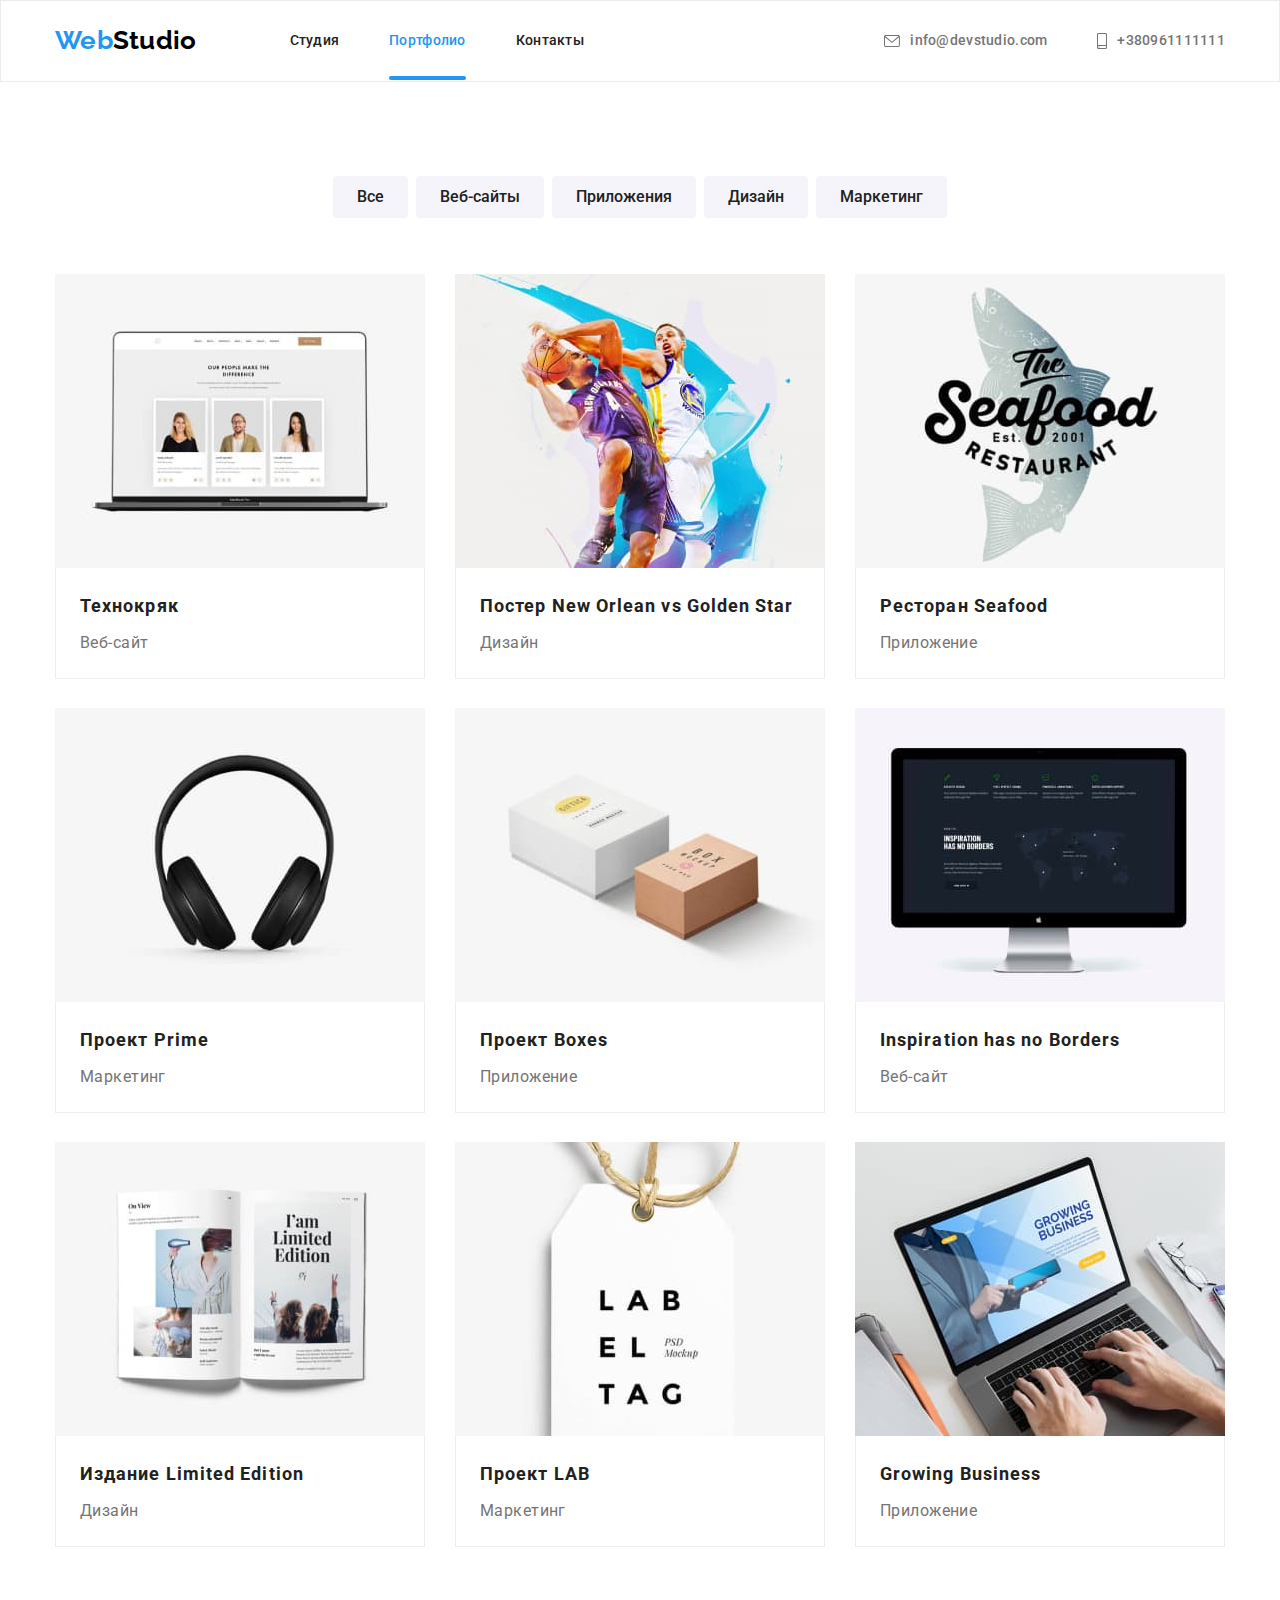
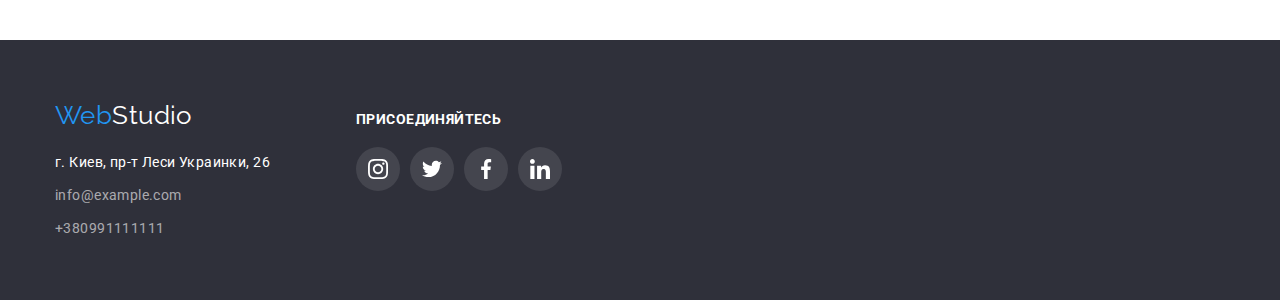
==== portfolio.html @ 0a012470 "файлы" ====
<!DOCTYPE html>
<html lang="en">

<head>
    <meta charset="UTF-8">
    <meta name="viewport" content="width=device-width, initial-scale=1.0">
    <title>Document</title>
    <link rel="stylesheet"
        href="https://cdnjs.cloudflare.com/ajax/libs/modern-normalize/1.0.0/modern-normalize.min.css">
    <link rel="preconnect" href="https://fonts.gstatic.com">
    <link
        href="https://fonts.googleapis.com/css2?family=Raleway:wght@700&family=Roboto:wght@400;500;700;900&display=swap"
        rel="stylesheet">
    <link href="./css/style.css" rel="stylesheet">
</head>

<body>
    <header>
        <div class="portfolio-header">
            <div class="contaner">

                <a class="logo" href="./index.html"><span class="logo-start">Web</span>Studio</a>
                <nav class="nav">
                    <ul class="nav-link">
                        <li class="item"><a class="header-link" href="./index.html">Студия</a></li>
                        <li class="item"><a class="current header-link" href="./portfolio.html" > Портфолио</a></li>
                        <li class="item"><a class="header-link" href="">Контакты</a></li>
                    </ul>
                </nav>
                <ul class="contakt">
                    <li class="list"> <a class="contakt-link " href="mailto:info@devstudio.com">
                            <svg class="icon-mail" width="16px" height="12px">
                                <use href="./images/symbol-defs.svg#icon-envelope"></use>
                            </svg>info@devstudio.com</a></li>
                    <li class="list"><a class="contakt-link" href="tel:+380961111111">
                            <svg class="icon-tel" width="10px" height="16px">
                                <use href="./images/symbol-defs.svg#icon-smartphone"></use>
                            </svg> +380961111111</a></li>
                </ul>
            </div>
        </div>
    </header>
    <main>
        <!--список кнопок-->
        <section class="portfolio">
            <div class="contaner">
                <ul class="buttons-menu">
                    <li class="item"><button type="button" class="button">Все</button></li>
                    <li class="item"><button type="button" class="button">Веб-сайты</button></li>
                    <li class="item"><button type="button" class="button">Приложения</button></li>
                    <li class="item"><button type="button" class="button">Дизайн</button></li>
                    <li class="item"><button type="button" class="button">Маркетинг</button></li>
                </ul>
                <!--список картинок-->
                <ul class="flex-container">
                    <li class="list">
                        <a class="flex-item" href="#">
                            <div class="master-foto">
                             <img class="flex-img" src="./images/imgproject1.jpg"
                                alt="ноутбук с открытым веб-саайтом" >
                                <div class="flex-overlay"><p class="flex-text">Технокряк это современная площадка распространения коронавируса. Компании используют эту платформу для цифрового
                                шпионажа и атак на защищённые сервера конкурентов.</p></div>
                            </div>
                            <div class="title-box">
                                <h2 class="title-partfolio">Технокряк</h2>
                                <p class="text-partfolio"> Веб-сайт </p>
                                </div>
                            </a>
                    
                </li>
                    <li class="list">
                        <a class="flex-item" href="#"> 
                            <div class="master-foto"><img class="flex-img" src="./images/imgproject2.jpg"
                                alt="два баскетболиста борятся за мяч">
                                <div class="flex-overlay"><p class="flex-text">Технокряк это современная площадка распространения коронавируса. Компании используют эту платформу для цифрового
                                шпионажа и атак на защищённые сервера конкурентов.</p></div>
                                </div>
                            <div class="title-box">
                                <h2 class="title-partfolio">Постер New Orlean vs Golden Star</h2>
                                <p class="text-partfolio">Дизайн</p>
                            </div>
                        </a>
                    </li>

                    <li class="list">
                        <a class="flex-item" href="#">
                            <div class="master-foto">
                             <img class="flex-img" src="./images/imgproject3.jpg"
                                alt="логотип ресторана seafood" >
                                <div class="flex-overlay"><p class="flex-text">Технокряк это современная площадка распространения коронавируса. Компании используют эту платформу
                                    для цифрового
                                    шпионажа и атак на защищённые сервера конкурентов.</p></div>
                            </div>
                            <div class="title-box">
                                <h2 class="title-partfolio">Ресторан Seafood</h2>
                                <p class="text-partfolio">Приложение</p>
                            </div>
                        </a>
                    </li>
                    <li class="list">
                        <a class="flex-item" href="#">
                            <div class="master-foto">
                             <img class="flex-img" src="./images/imgprogect4.jpg" alt="Черные наушники">
                            <div class="flex-overlay"><p class="flex-text">Технокряк это современная площадка распространения коронавируса. Компании используют эту платформу
                                для цифрового
                                шпионажа и атак на защищённые сервера конкурентов.</p></div>
                            </div>
                             <div class="title-box">
                                <h2 class="title-partfolio">Проект Prime</h2>
                                <p class="text-partfolio">Маркетинг</p>
                            </div>
                        </a>
                    </li>

                    <li class="list">
                        <a class="flex-item" href="#">
                            <div class="master-foto">
                             <img class="flex-img" src="./images/imgprogect5.jpg" alt="две коробки">
                            <div class="flex-overlay"><p class="flex-text">Технокряк это современная площадка распространения коронавируса. Компании используют эту платформу
                                для цифрового
                                шпионажа и атак на защищённые сервера конкурентов.</p></div>
                            </div>
                             <div class="title-box">
                                <h2 class="title-partfolio">Проект Boxes</h2>
                                <p class="text-partfolio">Приложение</p>
                            </div>
                        </a>
                    </li>

                    <li class="list">
                        <a class="flex-item" href="#">
                            <div class="master-foto">
                             <img class="flex-img" src="./images/imgprogect6.jpg"
                                alt="монитор с открытым веб-сайтом">
                            <div class="flex-overlay"><p class="flex-text">Технокряк это современная площадка распространения коронавируса. Компании используют эту платформу
                                для цифрового
                                шпионажа и атак на защищённые сервера конкурентов.</p></div>
                            </div>
                            <div class="title-box">
                                <h2 class="title-partfolio">Inspiration has no Borders</h2>
                                <p class="text-partfolio">Веб-сайт</p>
                            </div>
                        </a>
                    </li>

                    <li class="list">
                        <a class="flex-item" href="#">
                            <div class="master-foto">
                             <img class="flex-img" src="./images/imgprogect7.jpg"
                                alt="раскрытая книга по дизайну">
                            <div class="flex-overlay"><p class="flex-text">Технокряк это современная площадка распространения коронавируса. Компании используют эту платформу
                                для цифрового
                                шпионажа и атак на защищённые сервера конкурентов.</p></div>
                            </div>
                            <div class="title-box">
                                <h2 class="title-partfolio">Издание Limited Edition</h2>
                                <p class="text-partfolio">Дизайн</p>
                            </div>
                        </a>
                    </li>

                    <li class="list">
                        <a class="flex-item" href="#">
                            <div class="master-foto">
                             <img class="flex-img" src="./images/imgprogect8.jpg"
                                alt="бирка с рекламой Lub">
                            <div class="flex-overlay"><p class="flex-text">Технокряк это современная площадка распространения коронавируса. Компании используют эту платформу
                                для цифрового
                                шпионажа и атак на защищённые сервера конкурентов.</p></div>
                            </div>
                            <div class="title-box">
                                <h2 class="title-partfolio">Проект LAB</h2>
                                <p class="text-partfolio">Маркетинг</p>
                            </div>
                        </a>
                    </li>

                    <li class="list">
                        <a class="flex-item" href="#">
                            <div class="master-foto">
                            <img class="flex-img" src="./images/imgprogect9.jpg"
                                alt="работающий человек за ноутбуком">
                            <div class="flex-overlay"><p class="flex-text">Технокряк это современная площадка распространения коронавируса. Компании используют эту платформу
                                для цифрового
                                шпионажа и атак на защищённые сервера конкурентов.</p></div>
                            </div>
                            <div class="title-box">
                                <h2 class="title-partfolio">Growing Business</h2>
                                <p class="text-partfolio">Приложение</p>
                            </div>
                        </a>
                    </li>
                </ul>
            </div>
        </section>
    </main>
    <!-- подвал -->
    <footer class="footer">
        <div class="contaner ">
            <div class="item">
                <div class="footer-box">
                    <a class="logo-footer" href="/index.html"> <span class="logo-start">Web</span>Studio</a>
                </div>
                <address>
                    <ul class="address-list">
                        <li class="item"> г. Киев, пр-т Леси Украинки, 26 </li>
                        <li class="item"><a class="address-link" href="mailto:info@example.com">info@example.com</a>
                        </li>
                        <li class="item"><a class="address-link" href="tel:+380991111111">+380991111111</a></li>
                    </ul>
                </address>
            </div>
    
            <div class="container-social">
                <p class="footer-title">Присоединяйтесь</p>
                <ul class="master-social">
                    <li class="link"><a class="master-link social" href="">
                            <svg class="master-item">
                                <use href="./images/symbol-defs.svg#icon-instagram"></use>
                            </svg></a>
                    </li>
                    <li class="link"><a class="master-link social" href="">
                            <svg class="master-item">
                                <use class="item" href="./images/symbol-defs.svg#icon-twitter"></use>
                            </svg></a>
                    </li>
                    <li class="link"><a class="master-link social" href="">
                            <svg class="master-item">
                                <use href="./images/symbol-defs.svg#icon-facebook"></use>
                            </svg></a>
                    </li>
                    <li class="link"><a class="master-link social" href="">
                            <svg class="master-item">
                                <use href="./images/symbol-defs.svg#icon-linkedin"></use>
                            </svg></a>
                    </li>
                </ul>
            </div>
        </div>
    </footer>

</body>

</html>
---- css/style.css ----
:root {
  --primery-text-color: #212121;
  --dark-background-color: #2f303a;
  --lite-background-color: #f5f4fa;
  --secondary-text-color: #757575;
  --accent-color: #2196f3;
  --secondary-accent-color: #ffffff;
  --logo-head-color: #000000;
  --footer-contacts: rgba(255, 255, 255, 0.6);
  --new-background-color: #c4c4c4;
  --icon-color: #afb1b8;

  --animation-duration: 250ms;
  --animation-type: linear;
}
h1,
h2,
h3 {
  margin-left: 0;
  margin-right: 0;
  margin-top: 0;
  margin-bottom: 0;
}
p {
  margin: 0;
}
ul {
  margin-top: 0;
  margin-bottom: 0;
  margin-right: 0;
  padding-left: 0;
}
body {
  margin-right: 0;
  background-color: var(--secondary-accent-color);
  color: var(--primery-text-color);
  font-family: "Roboto", sans-serif;
  font-weight: 400;
  font-size: 14px;
  letter-spacing: 0.03em;
}
header {
  font-weight: 500;
  line-height: 1.14;
  letter-spacing: 0.02em;
}
li {
  list-style: none;
}
a {
  text-decoration: none;
}
address {
  display: flex;
  flex-direction: column;
  width: 231px;
  color: var(--secondary-accent-color);
  line-height: 1.7;
  font-style: normal;
  width: 231px;
}
img {
  display: block;
}
.visually-hidden {
  position: absolute;
  clip: rect(0 0 0 0);
  width: 1px;
  height: 1px;
  margin: -1px;
}
/* header */
.contaner {
  width: 1200px;
  margin-right: auto;
  margin-left: auto;
  padding: 0px 15px;
}
header .contaner {
  display: flex;
  align-items: center;
}

.logo {
  padding-top: 24px;
  padding-bottom: 25px;
  margin-right: 93px;
  color: var(--logo-head-color);
  font-family: "Raleway", sans-serif;
  font-weight: 700;
  font-size: 26px;
  line-height: 1.2;
}
.logo-start {
  color: var(--accent-color);
}

.nav-link {
  display: flex;
  transition-property: color;
  transition-duration: 2500ms;
  transition-timing-function: cubic-bezier(0.4, 0, 0.2, 1);
}
.nav-link .item:not(:last-child) {
  margin-right: 50px;
}
.nav-link :visited {
  color: var(--primery-text-color);
}
.nav-link .current {
  color: var(--accent-color);
}
.nav-link :hover,
.nav-link :focus {
  color: var(--accent-color);
  outline: none;
}
.contakt {
  display: flex;
  margin-left: auto;
}
.contakt .list + .list {
  margin-left: 50px;
}
.contakt-link {
  color: var(--secondary-text-color);
  display: flex;
  align-items: center;
  padding-top: 32px;
  padding-bottom: 32px;
  transition-property: color;
  transition-duration: 250ms;
  transition-timing-function: cubic-bezier(0.4, 0, 0.2, 1);
}
.contakt-link:hover,
.contakt-link:focus {
  color: var(--accent-color);
  outline: none;
}
.icon-mail {
  width: 16px;
  height: 12px;
  margin-right: 10px;
  fill: currentColor;
}
.icon-tel {
  width: 10px;
  height: 16px;
  margin-right: 10px;
  fill: currentColor;
}
.header-link {
  position: relative;
  padding-top: 32px;
  padding-bottom: 32px;
  color: var(--primery-text-color);
  transition-property: color;
  transition-duration: 250ms;
  transition-timing-function: cubic-bezier(0.4, 0, 0.2, 1);
}
.header-link::after {
  bottom: 0;
  left: 0;
  position: absolute;
  content: " ";
  width: 100%;
  height: 4px;
  display: block;
  border-radius: 2px;
  background-color: var(--accent-color);
  opacity: 0;
  transition-property: opacity;
  transition-duration: 250ms;
  transition-timing-function: cubic-bezier(0.4, 0, 0.2, 1);
}
.current.header-link::after,
.header-link:focus::after,
.header-link:hover::after {
  opacity: 1;
  outline: none;
}

/**hero**/

.overlay {
  max-width: 1600px;

  margin: auto;

  background-repeat: no-repeat;
  background-size: cover;
}
.hero .overlay {
  height: 600px;
  background-image: linear-gradient(
      to right,
      rgba(47, 48, 58, 0.4),
      rgba(47, 48, 58, 0.4)
    ),
    url(../images/hero.jpg);
  padding-top: 200px;
  background-position: center;
}
.hero {
  display: block;
  color: var(--secondary-accent-color);
  text-align: center;
  font-weight: 400;
}
.hero.section {
  background-color: var(--dark-background-color);
  padding: 0;
}
.hero .title-section {
  padding: 0;
  background: var(--new-background-color);
}
.title-hero {
  margin-right: auto;
  margin-left: auto;
  display: block;
  margin-bottom: 30px;
  width: 696px;
  font-weight: 900;
  font-size: 44px;
  line-height: 1.36;
  letter-spacing: 0.06em;
  text-transform: uppercase;
  text-align: center;
}
.title-button {
  padding: 10px 32px;
  border-radius: 4px;
  background-color: var(--accent-color);
  color: var(--secondary-accent-color);
  cursor: pointer;
  font-weight: 700;
  font-size: 16px;
  line-height: 1.88;
  align-items: center;
  letter-spacing: 0.06em;
  min-width: 145px;
}
/* секция преимущество */
.details {
  padding: 94px 0px;
}
.details-icon {
  width: 70px;
  height: 70px;
  align-items: center;
  justify-content: center;
}
.list-details {
  display: flex;
}
.list-details .item {
  width: 270px;
}
.list-details .item:not(:last-child) {
  margin-right: 30px;
}
.details-icon {
  content: "";
  width: 270px;
  height: 120px;
  display: flex;
  border-radius: 4px;
  background-color: var(--lite-background-color);
  margin-bottom: 30px;
  background-image: url(../images/symbol-defs.svg#);
}
.details-icon .icon {
  width: 70px;
  height: 70px;
}
/* activyty */
.activity {
  padding-bottom: 94px;
}
.activity-title {
  margin-bottom: 50px;
}
.title-section {
  font-weight: 700;
  font-size: 36px;
  line-height: 1.17;
  text-align: center;
  margin-bottom: 50px;
}

.activity-list {
  display: flex;
}
.activity-list .item:not(:last-child) {
  margin-right: 30px;
}
.activity-list .item {
  position: relative;
}
.image-overly {
  position: absolute;
  width: 370px;
  height: 70px;
  background: rgba(47, 48, 58, 0.8);
  left: 0;
  bottom: 0;
  display: flex;
  align-items: center;
  justify-content: center;
}
.overly-title {
  position: absolute;
  justify-content: center;
  top: 50%;
  font-style: normal;
  font-weight: bold;
  font-size: 14px;
  line-height: 1.14px;
  text-align: center;
  letter-spacing: 0.03em;
  text-transform: uppercase;
  color: #ffffff;
}
.title {
  margin-bottom: 10px;
  font-weight: 700;
  font-size: 14px;
  line-height: 1.14;
  text-transform: uppercase;
}
.text {
  color: var(--secondary-text-color);
  font-size: 14px;
  line-height: 1.7;
}

/* контакты команды */
.command {
  padding: 94px 0px;
  background: var(--lite-background-color);
  font-size: 16px;
  line-height: 1.19;
  text-align: center;
}
.command-title {
  margin-bottom: 50px;
}
.command-list {
  display: flex;
}
.command-list .item:not(:last-child) {
  margin-right: 30px;
}
.command-list .item {
  box-shadow: 0px 1px 3px rgba(0, 0, 0, 0.12), 0px 1px 1px rgba(0, 0, 0, 0.14),
    0px 2px 1px rgba(0, 0, 0, 0.2);
  display: block;
  border-radius: 0px 0px 4px 4px;
  width: 270px;
  padding-bottom: 30px;

  background-color: var(--secondary-accent-color);
}
.comand-box {
  display: block;
  border: 1px solid transparent;
  border-radius: 0px 0px 4px 4px;
  padding-top: 30px;
  margin-bottom: 16px;
}

.name {
  font-weight: 500;
  margin-bottom: 10px;
}
.position {
  color: var(--secondary-text-color);
}
.master-social {
  display: flex;
  justify-content: center;
  align-items: center;
}
.master-social .item-master:not(:last-child) {
  margin-right: 10px;
}
.master-item {
  width: 20px;
  height: 20px;
}
.master-link {
  display: inline-flex;
  justify-content: center;
  align-items: center;
  background-size: contain;
  background-color: rgba(255, 255, 255, 0.1);
  fill: var(--icon-color);
  border-radius: 50%;
  width: 44px;
  height: 44px;
  transition-property: background-color;
  transition-duration: 250ms;
  transition-timing-function: cubic-bezier(0.4, 0, 0.2, 1);
}
.master-link:focus,
.master-link:hover {
  background-color: var(--accent-color);
  fill: var(--secondary-accent-color);
  outline: none;
}
.item-master {
  display: block;
  justify-content: center;
  align-items: center;
}
/* klient */
.client {
  padding-top: 94px;
  padding-bottom: 94px;
}
.client-list {
  display: flex;
  margin: 0;
  padding: 0;
}
.client-list .client-item {
  width: 170px;
  height: 90px;
}

.client-item:not(:last-child) {
  margin-right: 30px;
}
.client-link {
  display: flex;
  justify-content: center;
  align-items: center;
  width: 100%;
  height: 100%;
  color: var(--icon-color);
  border-radius: 4px;
  border: 1px solid var(--icon-color);
  transition-property: color, border-color;
  transition-duration: 250ms;
  transition-timing-function: cubic-bezier(0.4, 0, 0.2, 1);
}
.client-link:focus,
.client-link:hover {
  color: var(--accent-color);
  border: 1px solid var(--accent-color);
  outline: none;
}
.client-icon {
  fill: currentcolor;
}
/*footer*/
.footer {
  display: block;
  background-color: var(--dark-background-color);
  text-decoration: none;
  padding: 60px 0px;
}
.footer .contaner {
  display: flex;

  align-items: baseline;
}
.logo-footer {
  color: var(--secondary-accent-color);
  font-family: "Raleway", sans-serif;
  font-size: 26px;
  line-height: 1.2;
}
.footer-box .logo-footer {
  display: block;
}
.footer-box {
  margin-bottom: 20px;
}
.address-list {
  display: inline-block;
}
.container-social {
  display: block;
  width: 206px;
  height: 80px;
  align-items: baseline;
  margin-left: 70px;
}
.footer-title {
  font-family: "Roboto";
  font-weight: 700;
  font-size: 14px;

  letter-spacing: 0.03em;
  text-transform: uppercase;
  color: #fff;
  margin-bottom: 20px;
  margin-top: 0;
}
.master-social .link:not(:last-child) {
  margin-right: 10px;
}
.social .master-item {
  fill: #fff;
}

.address-link {
  color: var(--footer-contacts);
  transition-property: color;
  transition-duration: 250ms;
  transition-timing-function: cubic-bezier(0.4, 0, 0.2, 1);
}
.address-link:hover,
.address-link:focus {
  color: var(--accent-color);
  outline: none;
}
address .item:not(:last-child) {
  margin-bottom: 9px;
}
/* portfolio */
.portfolio {
  display: block;
  padding-bottom: 94px;
  padding-top: 94px;
}
.portfolio-header {
  border: 1px solid #ececec;
}
/* список кнопок портфолио*/
.buttons-menu {
  display: flex;
  justify-content: center;
  align-items: center;
  margin-bottom: 56px;
}
.buttons-menu .item:not(:last-child) {
  margin-right: 8px;
}
.button {
  padding: 6px 22px;
  border-radius: 4px;
  border-color: transparent;
  outline: transparent;
  cursor: pointer;
  color: var(--primery-text-color);
  background-color: var(--lite-background-color);
  font-weight: 500;
  font-size: 16px;
  line-height: 1.6;
  text-align: center;
  transition-property: color, background-color, box-shadow;
  transition-duration: 250ms;
  transition-timing-function: cubic-bezier(0.4, 0, 0.2, 1);
}
.button:hover,
.button:focus {
  color: var(--secondary-accent-color);
  background-color: var(--accent-color);
  outline: none;
  box-shadow: 0px 3px 1px rgba(0, 0, 0, 0.1), 0px 1px 2px rgba(0, 0, 0, 0.08),
    0px 2px 2px rgba(0, 0, 0, 0.12);
}
/* таблица картинок портфолио*/
.flex-container {
  display: flex;
  flex-wrap: wrap;
}
.flex-container .list:not(:nth-child(3n)) {
  margin-right: 30px;
}
.flex-container .list:not(:nth-last-child(-n + 3)) {
  margin-bottom: 30px;
}

.flex-container .list:hover {
  transform: translateY(0);
}
.flex-item {
  display: block;
  width: 370px;
  height: 404px;
  transition-property: box-shadow;
  transition-duration: 250ms;
  transition-timing-function: cubic-bezier(0.4, 0, 0.2, 1);
}
.flex-item:focus,
.flex-item:hover {
  box-shadow: 0px 1px 1px rgba(0, 0, 0, 0.12), 0px 4px 4px rgba(0, 0, 0, 0.06),
    1px 4px 6px rgba(0, 0, 0, 0.16);
  display: block;
  outline: none;
}
.master-foto {
  position: relative;
  overflow: hidden;
}
.flex-item:focus .flex-overlay,
.flex-item:hover .flex-overlay {
  transform: translateY(0);
}
.flex-img {
  position: relative;
  left: 0;
  top: 0;
}
.flex-overlay {
  left: 0;
  top: 0;
  position: absolute;
  width: 100%;
  height: 100%;
  background-color: rgba(33, 150, 243, 0.9);

  transform: translateY(100%);
  transition: 250ms ease;
  transition-timing-function: cubic-bezier(0.4, 0, 0.2, 1);
}
.flex-text {
  font-style: normal;
  font-weight: normal;
  font-size: 18px;
  line-height: 1.55;
  color: #fff;
  padding: 63px 24px;
  width: 100%;
  height: 100%;
  position: absolute;
}

.title-box {
  display: block;
  padding: 20px 24px;
  border: 1px solid #eeeeee;
  border-top: none;
}
.flex-img {
  display: block;
  position: relative;
}
.title-partfolio {
  margin-bottom: 4px;
  font-weight: 700;
  font-size: 18px;
  line-height: 2;
  letter-spacing: 0.06em;
  color: var(--primery-text-color);
}
.text-partfolio {
  color: var(--secondary-text-color);
  font-weight: 400;
  font-size: 16px;
  line-height: 1.9;
}

/* modal */
.backdrop {
  position: fixed;
  top: 0;
  left: 0;
  right: 0;
  bottom: 0;
  background-color: rgba(0, 0, 0, 0.2);
  transition: opacity 250ms cubic-bezier(0.4, 0, 0.2, 1);
}
.modal {
  position: absolute;
  width: 528px;
  height: 581px;
  left: 50%;
  top: 50%;
  transform: translate(-50%, -50%);
  background-color: #fff;
  border-radius: 4px;
  box-shadow: 0px 1px 3px rgba(0, 0, 0, 0.12), 0px 1px 1px rgba(0, 0, 0, 0.14),
    0px 2px 1px rgba(0, 0, 0, 0.2);
}
.backdrop.is-hidden {
  opacity: 0;
  pointer-events: none;
}
.backdrop-button {
  position: absolute;
  right: 0px;
  top: 0px;
  margin-right: 8px;
  margin-top: 8px;

  border: 1px solid rgba(0, 0, 0, 0.1);
  background-color: #fff;
  border-radius: 50px;
  width: 30px;
  height: 30px;
  cursor: pointer;
}
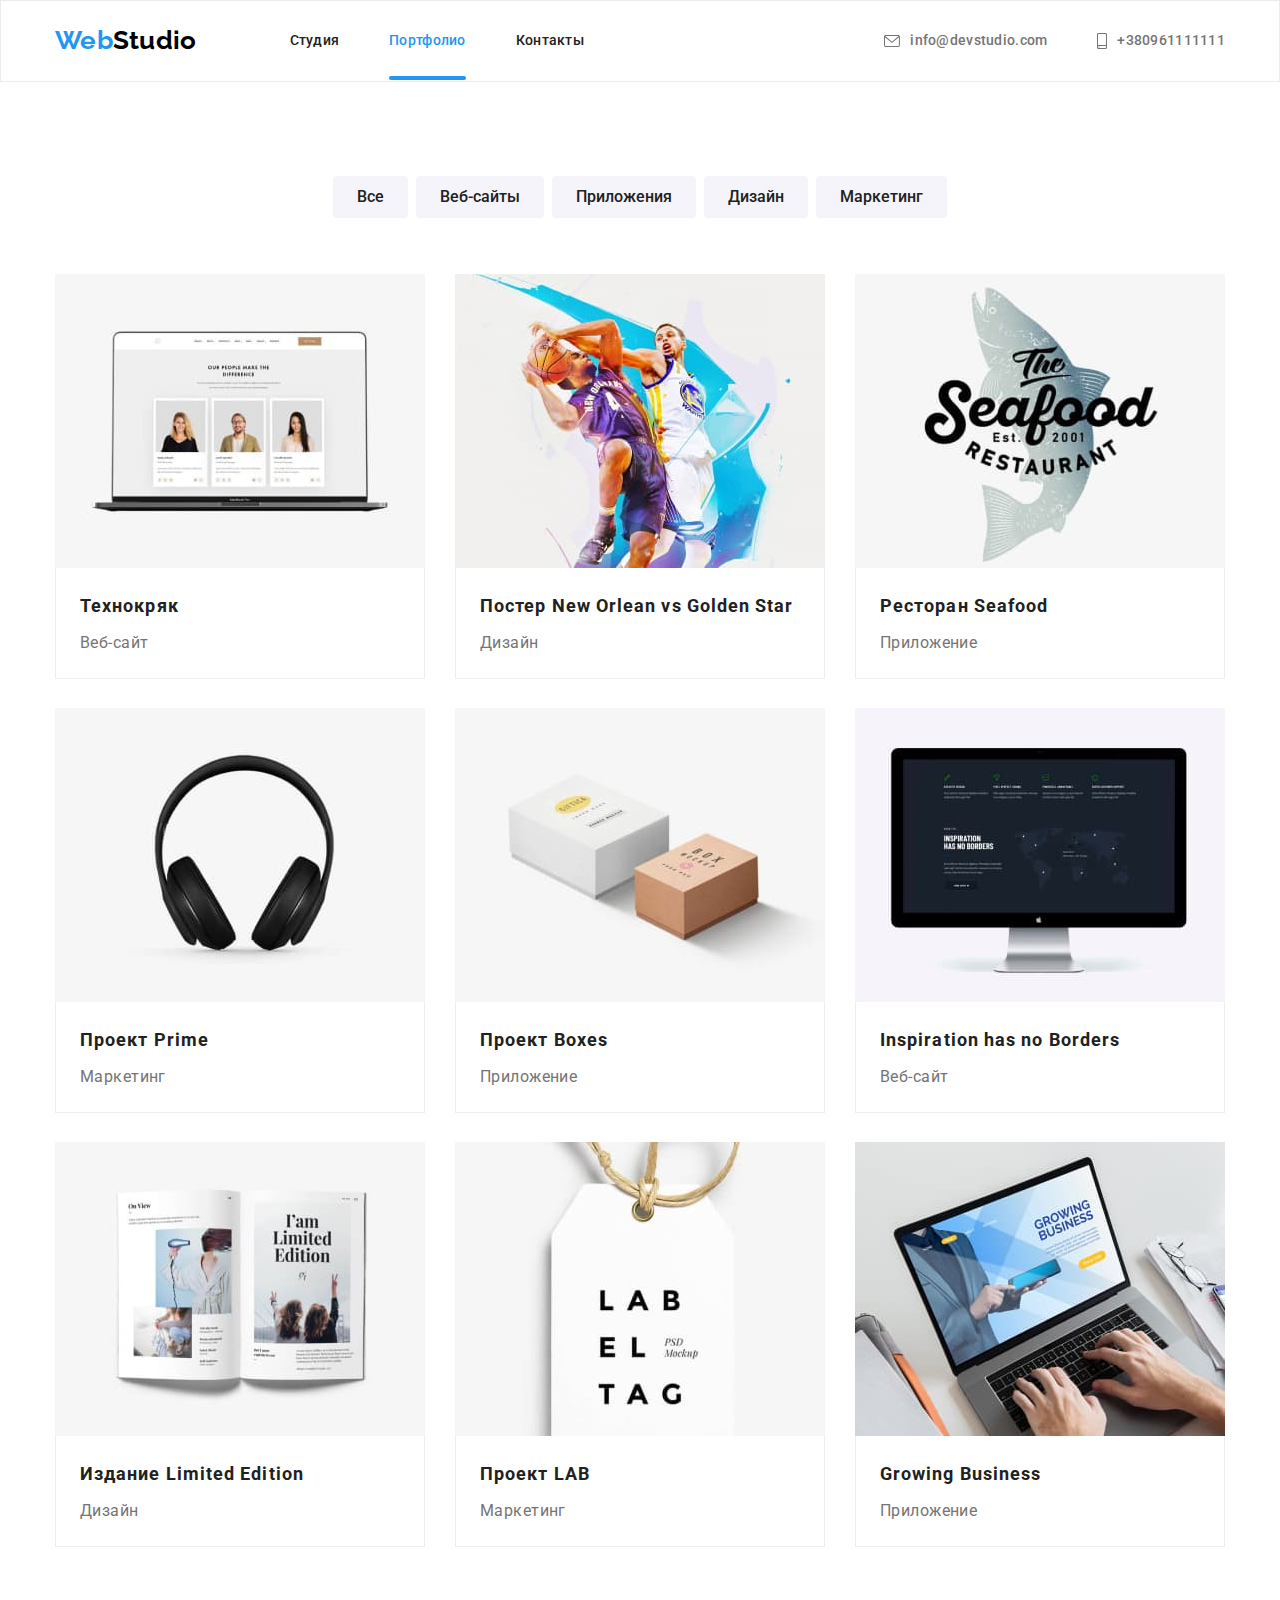
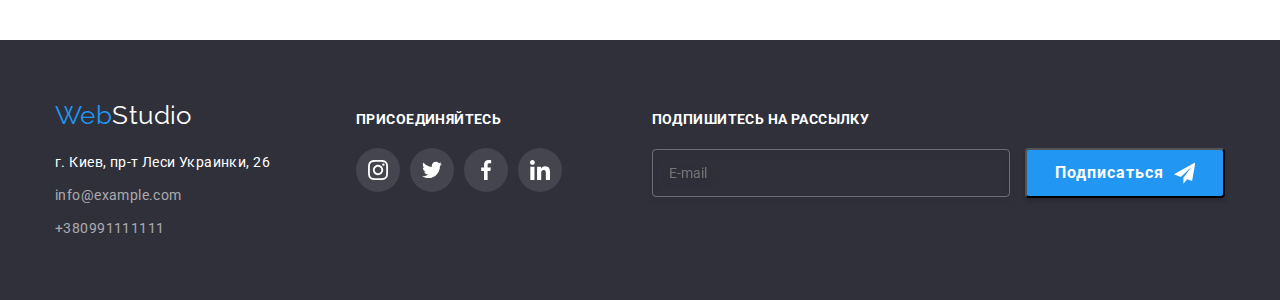
==== commit 7505412d: "футер готов" ====
--- a/portfolio.html
+++ b/portfolio.html
@@ -236,6 +236,20 @@
                     </li>
                 </ul>
             </div>
+            <div class="container-form">
+                <form class="footer-form">
+                    <label>
+                        <p class="footer-title">Подпишитесь на рассылку</p>
+                        <input class="footer-input" type="text" name="mail" placeholder="E-mail">
+            
+                        <button class="footer-button">Подписаться
+                            <svg class="button-img" width="24" height="24">
+                                <use href="./images/symbol-defs.svg#icon-icon-send-1-1"></use>
+                            </svg>
+                        </button>
+                    </label>
+                </form>
+            </div>
         </div>
     </footer>
 
--- a/css/style.css
+++ b/css/style.css
@@ -240,6 +240,7 @@
   align-items: center;
   letter-spacing: 0.06em;
   min-width: 145px;
+  outline: none;
 }
 /* секция преимущество */
 .details {
@@ -492,12 +493,50 @@
   font-family: "Roboto";
   font-weight: 700;
   font-size: 14px;
-
+  line-height: 1.14;
   letter-spacing: 0.03em;
   text-transform: uppercase;
   color: #fff;
   margin-bottom: 20px;
   margin-top: 0;
+}
+.container-form {
+  margin-left: auto;
+}
+.footer-form {
+  margin-right: 0;
+}
+
+.footer-input {
+  width: 358px;
+  background-color: inherit;
+  border: 1px solid rgba(255, 255, 255, 0.3);
+  box-sizing: border-box;
+  filter: drop-shadow(0px 4px 4px rgba(0, 0, 0, 0.15));
+  border-radius: 4px;
+  padding: 15px 16px;
+}
+
+.footer-button {
+  display: inline-flex;
+  align-items: center;
+  padding: 10px 28px;
+  width: 200px;
+  height: 50px;
+  box-shadow: 0px 4px 4px rgba(0, 0, 0, 0.15);
+  border-radius: 4px;
+  background-color: var(--accent-color);
+  font-weight: 700;
+  font-size: 16px;
+  line-height: 1.87;
+  letter-spacing: 0.06em;
+  color: var(--secondary-accent-color);
+  outline: none;
+  margin-left: 12px;
+}
+.button-img {
+  color: var(--secondary-accent-color);
+  margin-left: 10px;
 }
 .master-social .link:not(:last-child) {
   margin-right: 10px;
@@ -666,7 +705,11 @@
   transition: opacity 250ms cubic-bezier(0.4, 0, 0.2, 1);
 }
 .modal {
+  padding-left: 40px;
+  padding-right: 40px;
   position: absolute;
+  margin-right: 41px;
+  margin-left: 41px;
   width: 528px;
   height: 581px;
   left: 50%;
@@ -677,6 +720,103 @@
   box-shadow: 0px 1px 3px rgba(0, 0, 0, 0.12), 0px 1px 1px rgba(0, 0, 0, 0.14),
     0px 2px 1px rgba(0, 0, 0, 0.2);
 }
+.modal-title {
+  font-style: normal;
+  font-weight: bold;
+  font-size: 20px;
+  line-height: 1.92;
+  text-align: center;
+  letter-spacing: 0.03em;
+  padding-top: 40px;
+  color: var(--primery-text-color);
+  margin-bottom: 12px;
+}
+.modal-form {
+  position: relative;
+}
+.container-input {
+  position: relative;
+  margin-bottom: 10px;
+  width: 448px;
+}
+.container-input:not(:last-child) {
+  margin-bottom: 10px;
+}
+.title-input {
+  font-style: normal;
+  font-weight: normal;
+  font-size: 12px;
+  line-height: 14px;
+  align-items: center;
+  justify-content: center;
+  letter-spacing: 0.01em;
+
+  color: #757575;
+  margin-bottom: 4px;
+}
+.modal-input {
+  cursor: pointer;
+  outline: none;
+  width: 100%;
+  height: 40px;
+  border: 1px solid rgba(33, 33, 33, 0.2);
+  box-sizing: border-box;
+  border-radius: 4px;
+  padding-left: 42px;
+  cursor: pointer;
+}
+.modal-input:focus {
+  outline: none;
+  border-color: var(--accent-color);
+}
+.modal-input:focus + .modal-img {
+  border-color: var(--accent-color);
+}
+.modal-img {
+  position: absolute;
+  left: 12px;
+  top: 50%;
+  width: 18px;
+  height: 18px;
+}
+.container-textarea {
+  margin-bottom: 20px;
+}
+.modal-textarea {
+  outline: none;
+  cursor: pointer;
+  width: 448px;
+  height: 120px;
+  border: 1px solid rgba(33, 33, 33, 0.2);
+  box-sizing: border-box;
+  border-radius: 4px;
+  padding: 12px 16px;
+  cursor: pointer;
+}
+.container-checkbox {
+  margin-bottom: 30px;
+  display: block;
+}
+.checkbox {
+  display: inline;
+  cursor: pointer;
+  text-align: center;
+  align-items: center;
+  cursor: pointer;
+}
+.modal-button {
+  display: block;
+  cursor: pointer;
+  background-color: var(--accent-color);
+  color: var(--secondary-accent-color);
+  width: 200px;
+  height: 50px;
+  outline: none;
+  box-shadow: 0px 4px 4px rgba(0, 0, 0, 0.15);
+  border-radius: 4px;
+  margin-right: auto;
+  margin-left: auto;
+}
 .backdrop.is-hidden {
   opacity: 0;
   pointer-events: none;
@@ -687,7 +827,7 @@
   top: 0px;
   margin-right: 8px;
   margin-top: 8px;
-
+  outline: none;
   border: 1px solid rgba(0, 0, 0, 0.1);
   background-color: #fff;
   border-radius: 50px;
